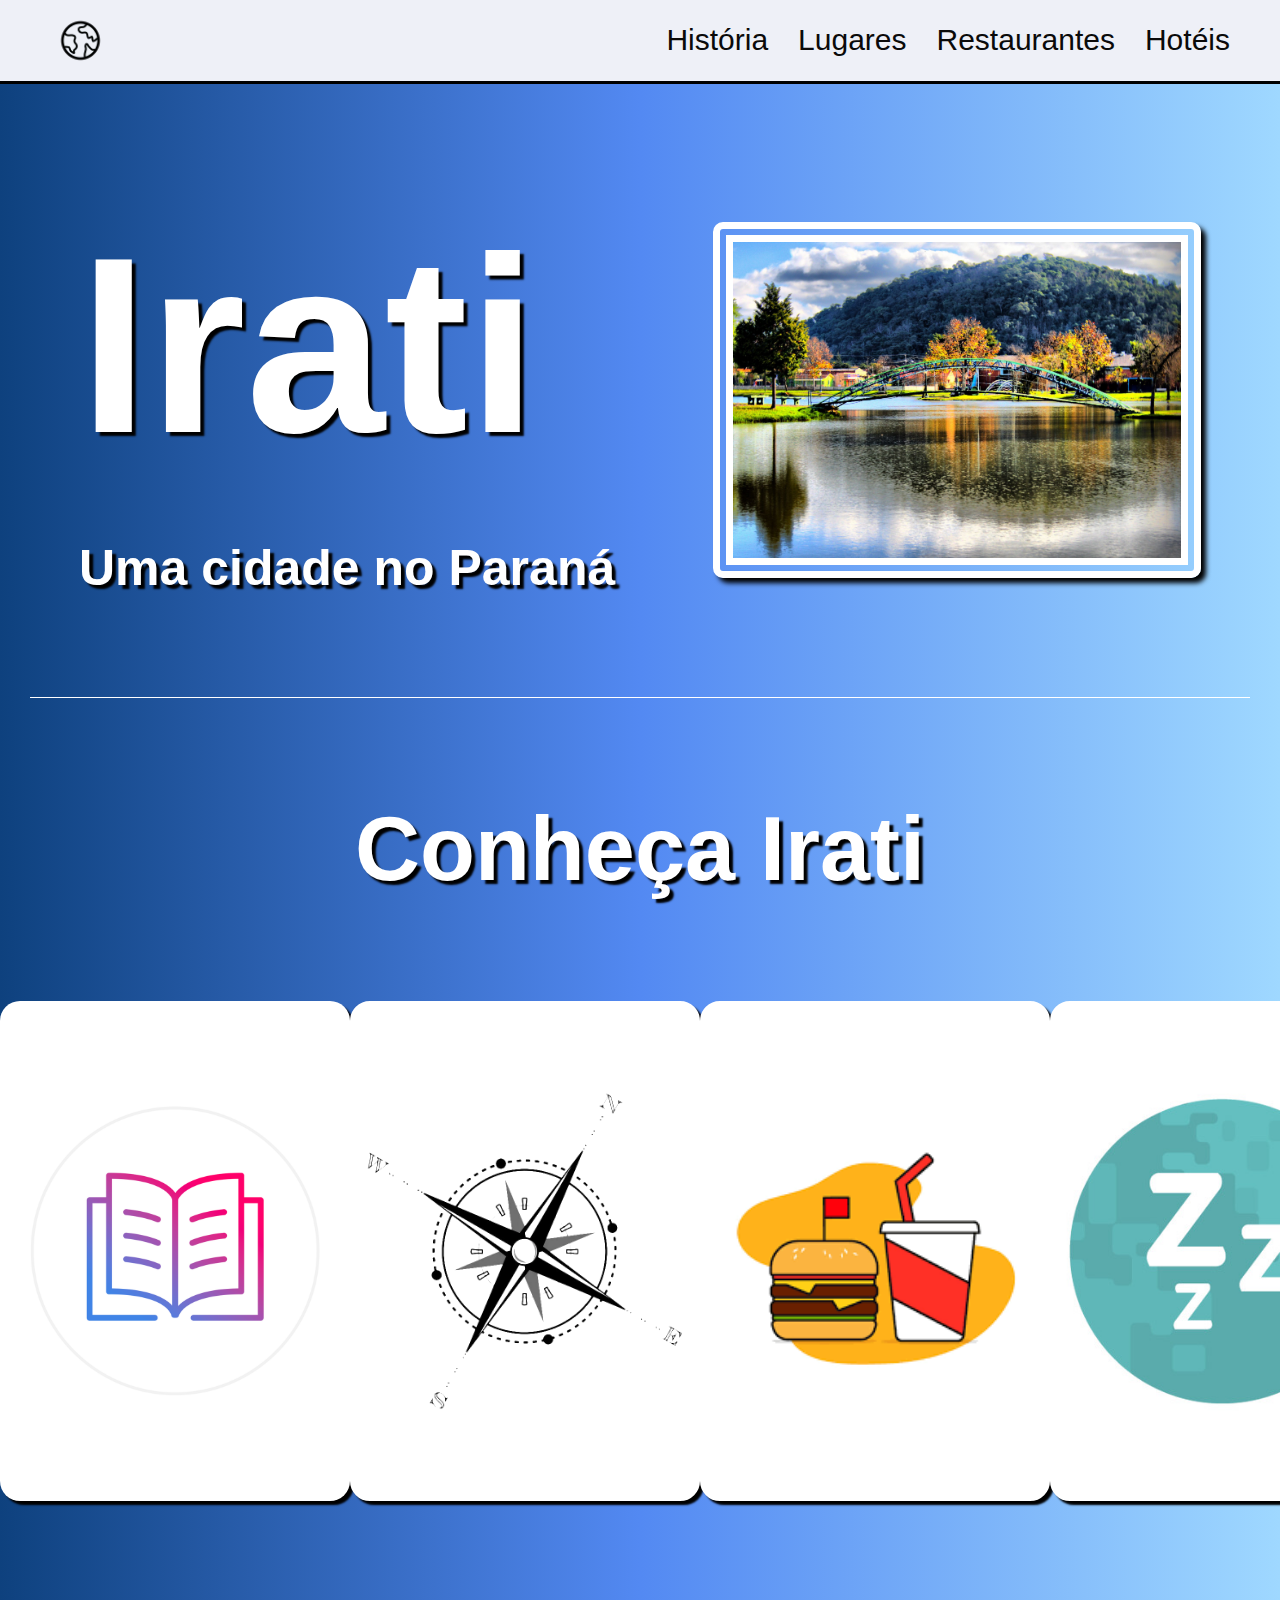
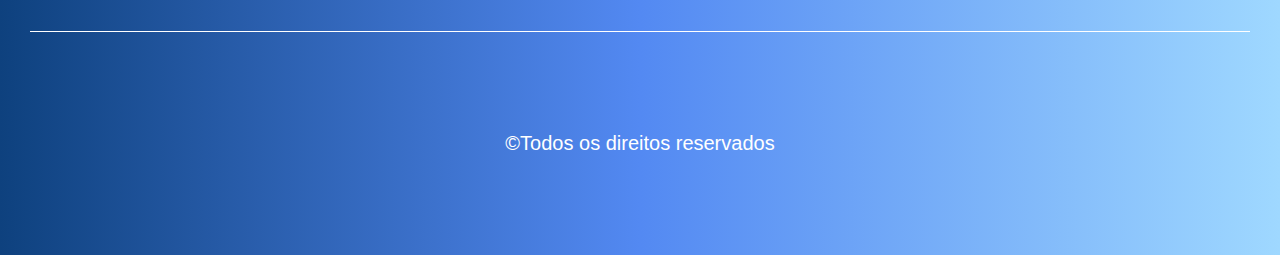
==== index.html @ 81870fe9 "continuação" ====
<!DOCTYPE html>
<html lang="pt-BR">
<head>
    <meta charset="UTF-8">
    <meta http-equiv="X-UA-Compatible" content="IE=edge">
    <meta name="viewport" content="width=device-width, initial-scale=1.0">
    <link rel="icon" href="">
    <title>Irati</title>
    <link rel="stylesheet" href="CSS/layout.css">
</head>
<body>

    <header class="cabecalho">
      <img class="cabecalho-imagem" src="img/logo2.png" alt="logo">
      <nav class="cabecalho-nav">
        <a href="historia.html" class="cabecalho-nav-item">História</a>
        <a href="lugares.html" class="cabecalho-nav-item">Lugares</a>
        <a href="restaurantes.html" class="cabecalho-nav-item">Restaurantes</a>
        <a href="hoteis.html" class="cabecalho-nav-item">Hotéis</a>
     

      </nav>
    </header>

    <main class="conteudo">
 
        <section class="conteudo-principal">

            <div class="conteudo-principal-escrito">

                <h1 class="conteudo-principal-escrito-titulo">Irati</h1>
                <h2 class="conteudo-principal-escrito-subtitulo">Uma cidade no Paraná</h2>

            </div>

            <img id="conteudo-principal-imagem" src="img/parqueaquatico.jpg">

        </section>

        
         
            <h3 class="conteudo-secundario-titulo">Conheça Irati</h3>

            <div class="conteudo-secundario-divs">

           <a href="historia.html"><div class="conteudo-secundario-divs-primeira"></div></a>

           <a href="lugares.html"> <div class="conteudo-secundario-divs-segunda"></div></a>

           <a href="restaurantes.html"> <div class="conteudo-secundario-divs-terceira"></div></a>

           <a href="hoteis.html"> <div class="conteudo-secundario-divs-quarta"></div></a>

            </div>

        
    
    </main>

    <footer class="rodape">

       <p>©Todos os direitos reservados</p>
       
    </footer>
    
</body>
</html>
---- CSS/layout.css ----
* {
    margin: 0;
    padding: 0;
    box-sizing: border-box;
    text-decoration: none;
}

body{
    width: 100%;
    margin: 0 auto;
    font-size: 100%;
    background-image: linear-gradient(270deg, #9fd8ff 0, #5389f2 50%, #0e417e 100%);
}

.cabecalho{
    background-color: #eef0f7 ;
    /*box-shadow: 100px 5px 50px rgb(45, 45, 48);*/
    border-top: 0px;
    border-left: 0px;
    border-right: 0px;
    /*border-width: 0,5px;*/
    border-style: solid;
    border-color: rgb(0, 0, 0);
    /* margin: 10px;*/
    /* border-radius: 20px; */
    display: flex;
    flex-direction: row;
    align-items: center;
    justify-content: space-between;
    padding: 10px;
    position: fixed;
    
}

.cabecalho-imagem{
    width: 8%;
    padding-left: 40px;
}

.cabecalho-nav{
    display: flex;
    gap: 30px;
    padding-right: 40px;
}

.cabecalho-nav-item{
    font-family:'Franklin Gothic Medium', 'Arial Narrow', Arial, sans-serif;
    color:rgb(10, 10, 10);
    font-weight: 400;
    font-size: 30px;
   /* text-shadow: 3px 3px 1px black;*/
}

.cabecalho-nav a:hover{
    transform: scale(1.1);
    border-radius:20px;
    transition: all 0.2s;
}

.conteudo{
    padding-top:8%;
    margin-bottom: 60px;
}

.conteudo-principal{
    display: flex;
    flex-direction: row;
    align-items: center;
    justify-content: space-around;
    margin-left:30px;
    margin-right:30px;
    padding-top:100px;
    padding-bottom:100px;
    border-bottom: 0.4px solid white;
    
}

.conteudo-principal-escrito{
    display: flex;
    flex-direction: column;
    gap: 50px;
}

.conteudo-principal-escrito-titulo{
    font-size: 250px;
    color: white;
    font-family:'Franklin Gothic Medium', 'Arial Narrow', Arial, sans-serif;
    text-shadow: 4px 4px 2px black;
    
}

.conteudo-principal-escrito-subtitulo{
    font-size: 50px;
    color: white;
    font-family:'Lucida Sans', 'Lucida Sans Regular', 'Lucida Grande', 'Lucida Sans Unicode', Geneva, Verdana, sans-serif;
    text-shadow: 4px 4px 2px black;
}


#conteudo-principal-imagem{
    width: 40%;
    border-color: white;
    border-style:double;
    border-width: 20px;
    border-radius: 10px;
    box-shadow: 5px 5px 5px black;;
}

.conteudo-secundario-titulo{
    text-align: center;
    margin: 100px;
    font-size: 90px;
    color: white;
    font-family:'Trebuchet MS', 'Lucida Sans Unicode', 'Lucida Grande', 'Lucida Sans', Arial, sans-serif;
    text-shadow: 4px 4px 2px black;
}

.conteudo-secundario-divs{
    display: flex;
    flex-direction: row;
    justify-content: space-evenly;
    padding-bottom: 70px;
    row-gap: 20px;
}

.conteudo-secundario-divs a:hover{
    transform: scale(1.1);
    transition: all 0.2s;
}

.conteudo-secundario-divs-primeira{
    background-image: url('../img/bookicon.png');
    background-color: white;
    background-repeat: no-repeat;
    background-size: 100%;
    background-position: center;
    border-radius: 20px;
    padding:100px;
    height: 500px;
    width: 350px;
    box-shadow: 4px 4px 2px black;
    color: white;
    font-family:'Lucida Sans', 'Lucida Sans Regular', 'Lucida Grande', 'Lucida Sans Unicode', Geneva, Verdana, sans-serif;
    font-size:50px;
    
}

.conteudo-secundario-divs-segunda{
    background-image: url('../img/localicon.png');
    background-color: white;
    background-repeat: no-repeat;
    background-size: 100%;
    background-position: center;
    border-radius: 20px;
    border-color: white;
    border-style: solid;
    padding:100px;
    height: 500px;
    width: 350px;
    box-shadow: 4px 4px 2px black;
}

.conteudo-secundario-divs-terceira{
    background-image: url('../img/food2.png');
    background-color: white;
    background-repeat: no-repeat;
    background-size: 100%;
    background-position: center;
    border-radius: 20px;
    border-color: white;
    border-style: solid;
    padding:100px;
    height: 500px;
    width: 350px;
    box-shadow: 4px 4px 2px black;
}

.conteudo-secundario-divs-quarta{
    background-image: url('../img/hotelicon2.jpg');
    background-color: white;
    background-repeat: no-repeat;
    background-size: 100%;
    background-position: center;
    border-radius: 20px;
    border-color: white;
    border-style: solid;
    padding:100px;
    height: 500px;
    width: 350px;
    box-shadow: 4px 4px 2px black; 
}

.rodape{
    border-top: 0.4px solid white;
    margin-left: 30px;
    margin-right: 30px;
    padding: 100px;
    text-align: center;
    color: white;
    font-size: 20px;
    font-family: sans-serif;
}



@media screen and (max-width:600px){
    .principal, .conteudo{
        width:100%;
        flex-direction: column;
        padding:0px;
    }
}
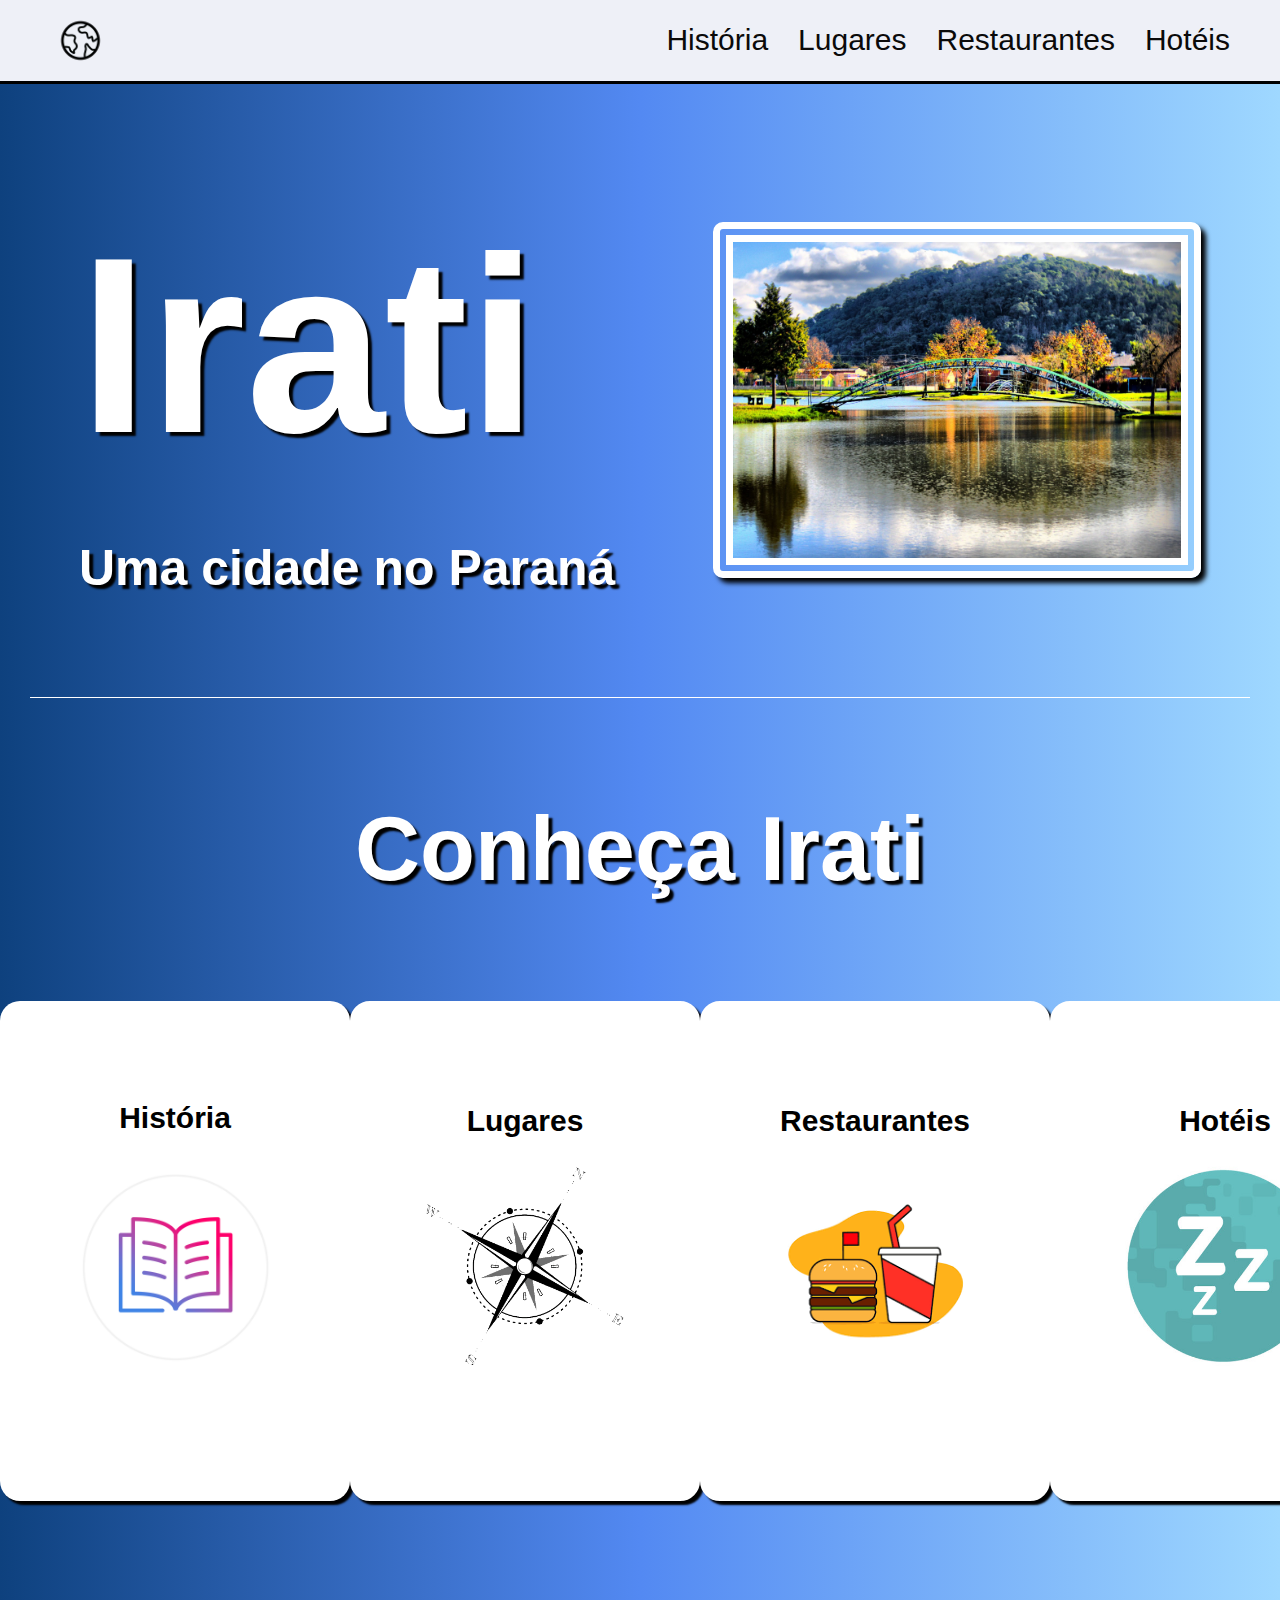
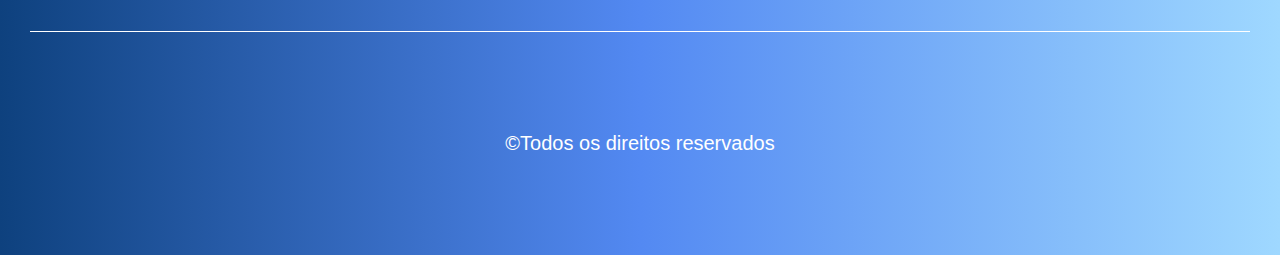
==== commit 8ef0e5db: "cards" ====
--- a/index.html
+++ b/index.html
@@ -43,13 +43,25 @@
 
             <div class="conteudo-secundario-divs">
 
-           <a href="historia.html"><div class="conteudo-secundario-divs-primeira"></div></a>
+           <a href="historia.html"><div class="conteudo-secundario-divs-primeira">
+            <h2>História</h2>
+            <img class="divs-primeira-imagem" src="img/bookicon.png">
+           </div></a>
 
-           <a href="lugares.html"> <div class="conteudo-secundario-divs-segunda"></div></a>
+           <a href="lugares.html"> <div class="conteudo-secundario-divs-segunda">
+            <h2>Lugares</h2>
+            <img class="divs-segunda-imagem" src="img/localicon.png">
+           </div></a>
 
-           <a href="restaurantes.html"> <div class="conteudo-secundario-divs-terceira"></div></a>
+           <a href="restaurantes.html"> <div class="conteudo-secundario-divs-terceira">
+            <h2>Restaurantes</h2>
+            <img class="divs-terceira-imagem" src="img/food2.png">
+           </div></a>
 
-           <a href="hoteis.html"> <div class="conteudo-secundario-divs-quarta"></div></a>
+           <a href="hoteis.html"> <div class="conteudo-secundario-divs-quarta">
+            <h2>Hotéis</h2>
+            <img class="divs-quarta-imagem" src="img/hotelicon2.jpg">
+           </div></a>
 
             </div>
 
--- a/CSS/layout.css
+++ b/CSS/layout.css
@@ -129,28 +129,41 @@
 }
 
 .conteudo-secundario-divs-primeira{
-    background-image: url('../img/bookicon.png');
-    background-color: white;
-    background-repeat: no-repeat;
-    background-size: 100%;
-    background-position: center;
+    /*background-image: url('../img/bookicon.png');
+    background-color: white;
+    background-repeat: no-repeat;
+    background-size: 100%;
+    background-position: center;*/
+    background-color: rgb(255, 255, 255);
+    display: flex;
+    flex-direction: column;
+    align-items: center;
+    gap:20px;
     border-radius: 20px;
     padding:100px;
     height: 500px;
     width: 350px;
     box-shadow: 4px 4px 2px black;
-    color: white;
-    font-family:'Lucida Sans', 'Lucida Sans Regular', 'Lucida Grande', 'Lucida Sans Unicode', Geneva, Verdana, sans-serif;
-    font-size:50px;
-    
+    font-family:'Lucida Sans', 'Lucida Sans Regular', 'Lucida Grande', 'Lucida Sans Unicode', Geneva, Verdana, sans-serif;
+    font-size:20px;
+    color:black;
+}
+
+.divs-primeira-imagem{
+    width: 150%;
 }
 
 .conteudo-secundario-divs-segunda{
-    background-image: url('../img/localicon.png');
-    background-color: white;
-    background-repeat: no-repeat;
-    background-size: 100%;
-    background-position: center;
+   /* background-image: url('../img/localicon.png');
+    background-color: white;
+    background-repeat: no-repeat;
+    background-size: 100%;
+    background-position: center;*/
+    background-color: rgb(255, 255, 255);
+    display: flex;
+    flex-direction: column;
+    align-items: center;
+    gap:20px;
     border-radius: 20px;
     border-color: white;
     border-style: solid;
@@ -158,14 +171,26 @@
     height: 500px;
     width: 350px;
     box-shadow: 4px 4px 2px black;
+    font-family:'Lucida Sans', 'Lucida Sans Regular', 'Lucida Grande', 'Lucida Sans Unicode', Geneva, Verdana, sans-serif;
+    font-size:20px;
+    color:black;
+}
+
+.divs-segunda-imagem{
+    width: 150%;
 }
 
 .conteudo-secundario-divs-terceira{
-    background-image: url('../img/food2.png');
-    background-color: white;
-    background-repeat: no-repeat;
-    background-size: 100%;
-    background-position: center;
+   /* background-image: url('../img/food2.png');
+    background-color: white;
+    background-repeat: no-repeat;
+    background-size: 100%;
+    background-position: center;*/
+    background-color: rgb(255, 255, 255);
+    display: flex;
+    flex-direction: column;
+    align-items: center;
+    gap:20px;
     border-radius: 20px;
     border-color: white;
     border-style: solid;
@@ -173,14 +198,26 @@
     height: 500px;
     width: 350px;
     box-shadow: 4px 4px 2px black;
+    font-family:'Lucida Sans', 'Lucida Sans Regular', 'Lucida Grande', 'Lucida Sans Unicode', Geneva, Verdana, sans-serif;
+    font-size:20px;
+    color:black;
+}
+
+.divs-terceira-imagem{
+    width: 150%;
 }
 
 .conteudo-secundario-divs-quarta{
-    background-image: url('../img/hotelicon2.jpg');
-    background-color: white;
-    background-repeat: no-repeat;
-    background-size: 100%;
-    background-position: center;
+   /* background-image: url('../img/hotelicon2.jpg');
+    background-color: white;
+    background-repeat: no-repeat;
+    background-size: 100%;
+    background-position: center;*/
+    background-color: rgb(255, 255, 255);
+    display: flex;
+    flex-direction: column;
+    align-items: center;
+    gap:20px;
     border-radius: 20px;
     border-color: white;
     border-style: solid;
@@ -188,6 +225,13 @@
     height: 500px;
     width: 350px;
     box-shadow: 4px 4px 2px black; 
+    font-family:'Lucida Sans', 'Lucida Sans Regular', 'Lucida Grande', 'Lucida Sans Unicode', Geneva, Verdana, sans-serif;
+    font-size:20px;
+    color:black;
+}
+
+.divs-quarta-imagem{
+    width: 150%;
 }
 
 .rodape{
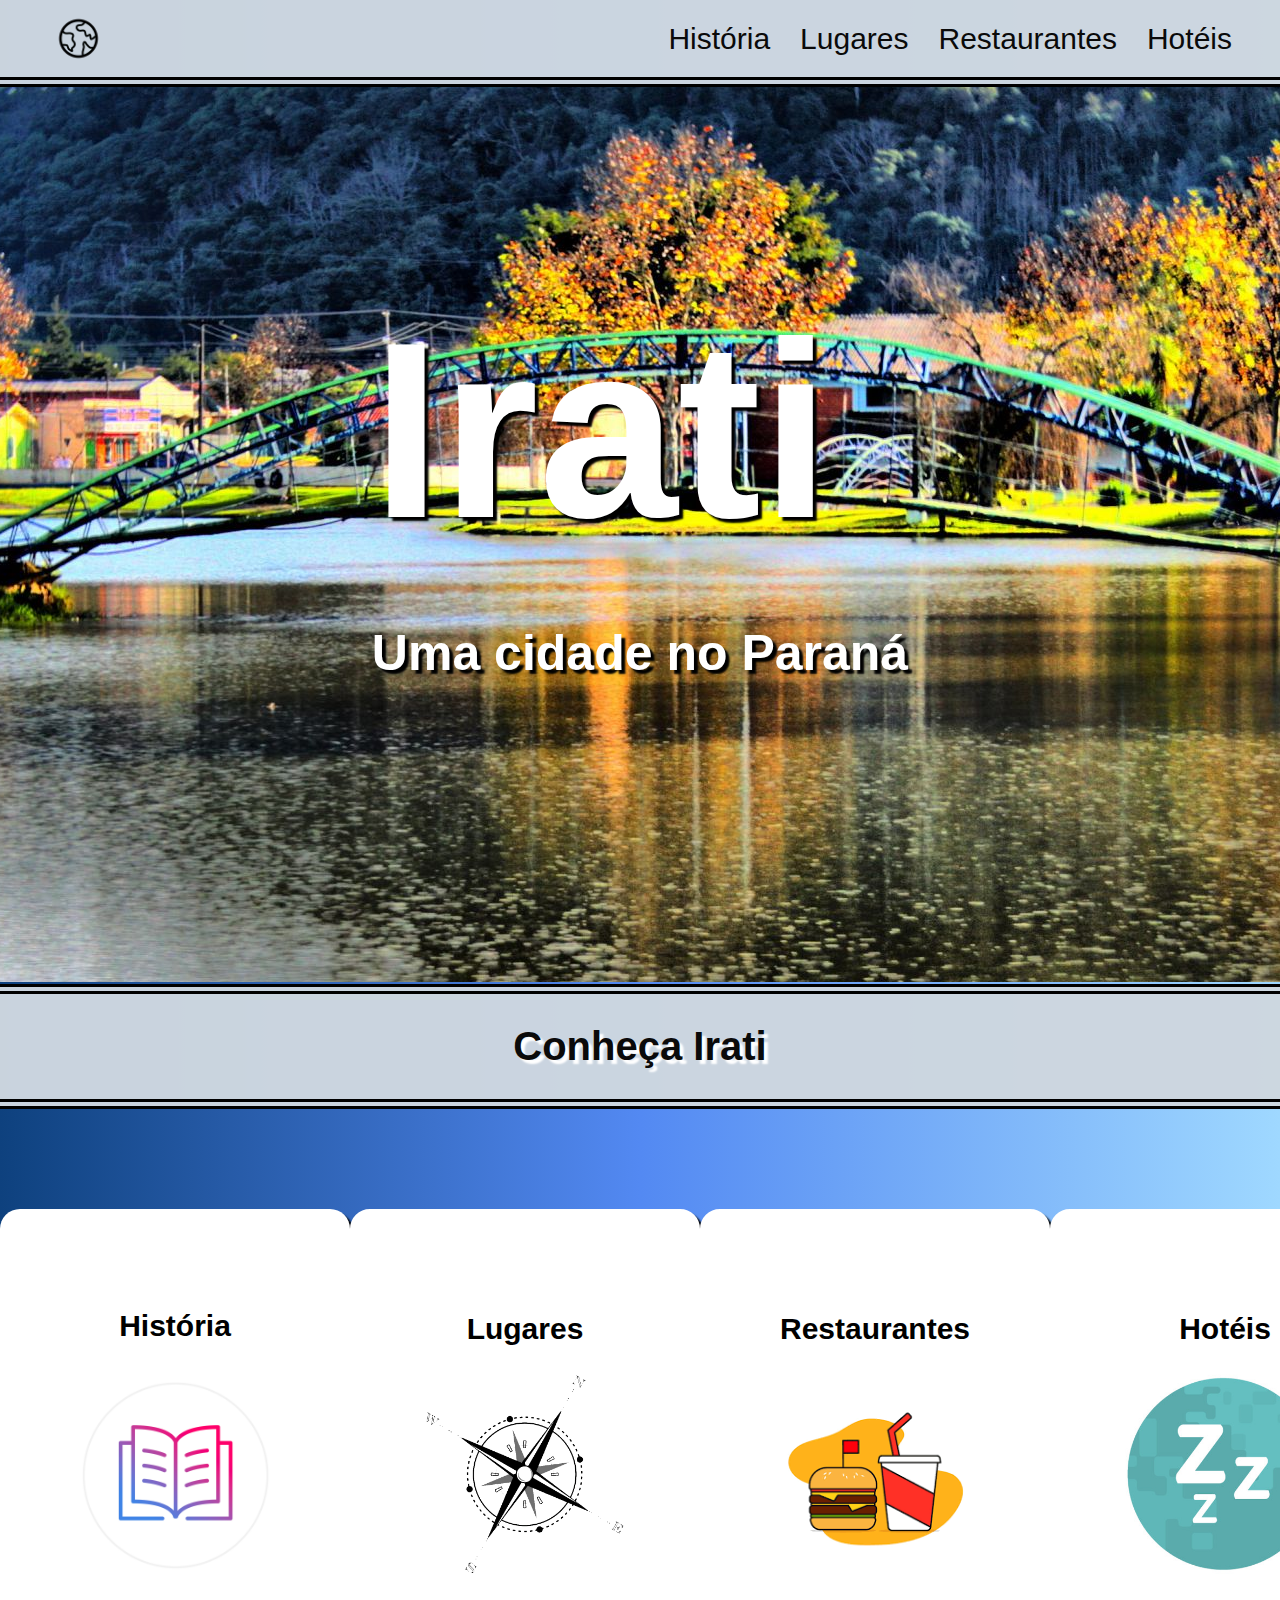
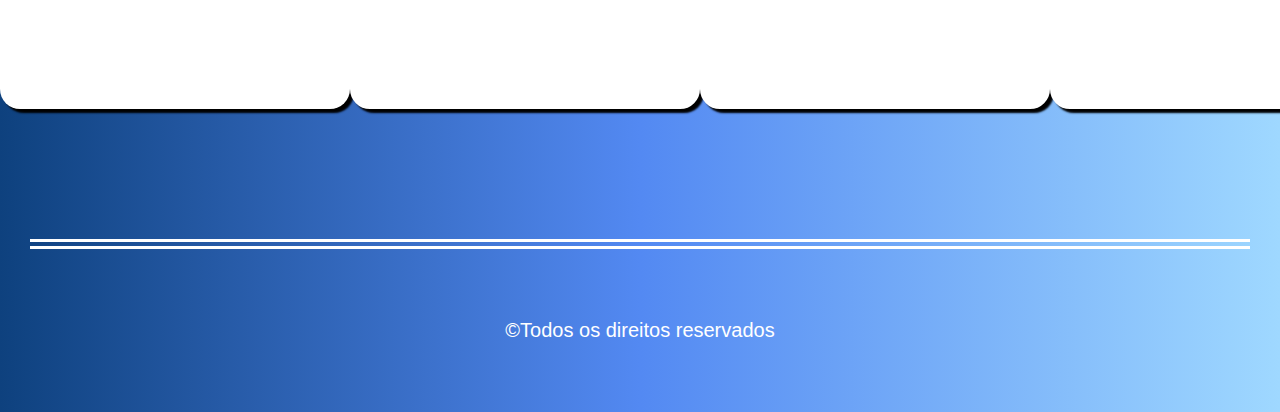
==== commit 4ca504e3: "novohome" ====
--- a/index.html
+++ b/index.html
@@ -11,16 +11,17 @@
 <body>
 
     <header class="cabecalho">
-      <img class="cabecalho-imagem" src="img/logo2.png" alt="logo">
-      <nav class="cabecalho-nav">
-        <a href="historia.html" class="cabecalho-nav-item">História</a>
-        <a href="lugares.html" class="cabecalho-nav-item">Lugares</a>
-        <a href="restaurantes.html" class="cabecalho-nav-item">Restaurantes</a>
-        <a href="hoteis.html" class="cabecalho-nav-item">Hotéis</a>
-     
-
-      </nav>
-    </header>
+        <img class="cabecalho-imagem" src="img/logo2.png" alt="logo">
+        <nav class="cabecalho-nav">
+          <a href="historia.html" class="cabecalho-nav-item">História</a>
+          <a href="lugares.html" class="cabecalho-nav-item">Lugares</a>
+          <a href="restaurantes.html" class="cabecalho-nav-item">Restaurantes</a>
+          <a href="hoteis.html" class="cabecalho-nav-item">Hotéis</a>
+       
+  
+        </nav>
+      </header>
+  
 
     <main class="conteudo">
  
@@ -33,11 +34,11 @@
 
             </div>
 
-            <img id="conteudo-principal-imagem" src="img/parqueaquatico.jpg">
+            
 
         </section>
 
-        
+    
          
             <h3 class="conteudo-secundario-titulo">Conheça Irati</h3>
 
--- a/CSS/layout.css
+++ b/CSS/layout.css
@@ -13,13 +13,11 @@
 }
 
 .cabecalho{
-    background-color: #eef0f7 ;
+    background-color: #cdd6dffa ;
     /*box-shadow: 100px 5px 50px rgb(45, 45, 48);*/
-    border-top: 0px;
-    border-left: 0px;
-    border-right: 0px;
+    border-width: 0px 0px 10px 0px;
     /*border-width: 0,5px;*/
-    border-style: solid;
+    border-style: double;
     border-color: rgb(0, 0, 0);
     /* margin: 10px;*/
     /* border-radius: 20px; */
@@ -27,8 +25,9 @@
     flex-direction: row;
     align-items: center;
     justify-content: space-between;
-    padding: 10px;
-    position: fixed;
+    padding: 8px;
+   /*position: fixed;*/
+   
     
 }
 
@@ -58,20 +57,24 @@
 }
 
 .conteudo{
-    padding-top:8%;
+    padding-top:0%;
     margin-bottom: 60px;
 }
 
 .conteudo-principal{
-    display: flex;
-    flex-direction: row;
+    background-image: url(../img/parqueaquatico.jpg);
+    margin:0px;
+    background-position: center;
+    background-repeat: no-repeat;
+    display: flex;
+    flex-direction: column;
     align-items: center;
     justify-content: space-around;
-    margin-left:30px;
-    margin-right:30px;
-    padding-top:100px;
-    padding-bottom:100px;
-    border-bottom: 0.4px solid white;
+    /*margin-left:30px;
+    margin-right:30px;*/
+    padding-top:200px;
+    padding-bottom:300px;
+    /*border-bottom: 0px solid rgb(255, 255, 255);*/
     
 }
 
@@ -107,12 +110,18 @@
 }
 
 .conteudo-secundario-titulo{
+    background-color: #cdd6dffa;
+    border-color: black;
+    border-style: double;
+    border-width: 10px 0px 10px 0px;
     text-align: center;
-    margin: 100px;
-    font-size: 90px;
-    color: white;
+    margin-top: 2px;
+    margin-bottom: 100px;
+    padding:30px;
+    font-size: 40px;
+    color: rgb(10, 10, 10);
     font-family:'Trebuchet MS', 'Lucida Sans Unicode', 'Lucida Grande', 'Lucida Sans', Arial, sans-serif;
-    text-shadow: 4px 4px 2px black;
+    text-shadow: 4px 4px 2px rgb(255, 255, 255);
 }
 
 .conteudo-secundario-divs{
@@ -235,10 +244,10 @@
 }
 
 .rodape{
-    border-top: 0.4px solid white;
+    border-top: 10px double white;
     margin-left: 30px;
     margin-right: 30px;
-    padding: 100px;
+    padding: 70px;
     text-align: center;
     color: white;
     font-size: 20px;
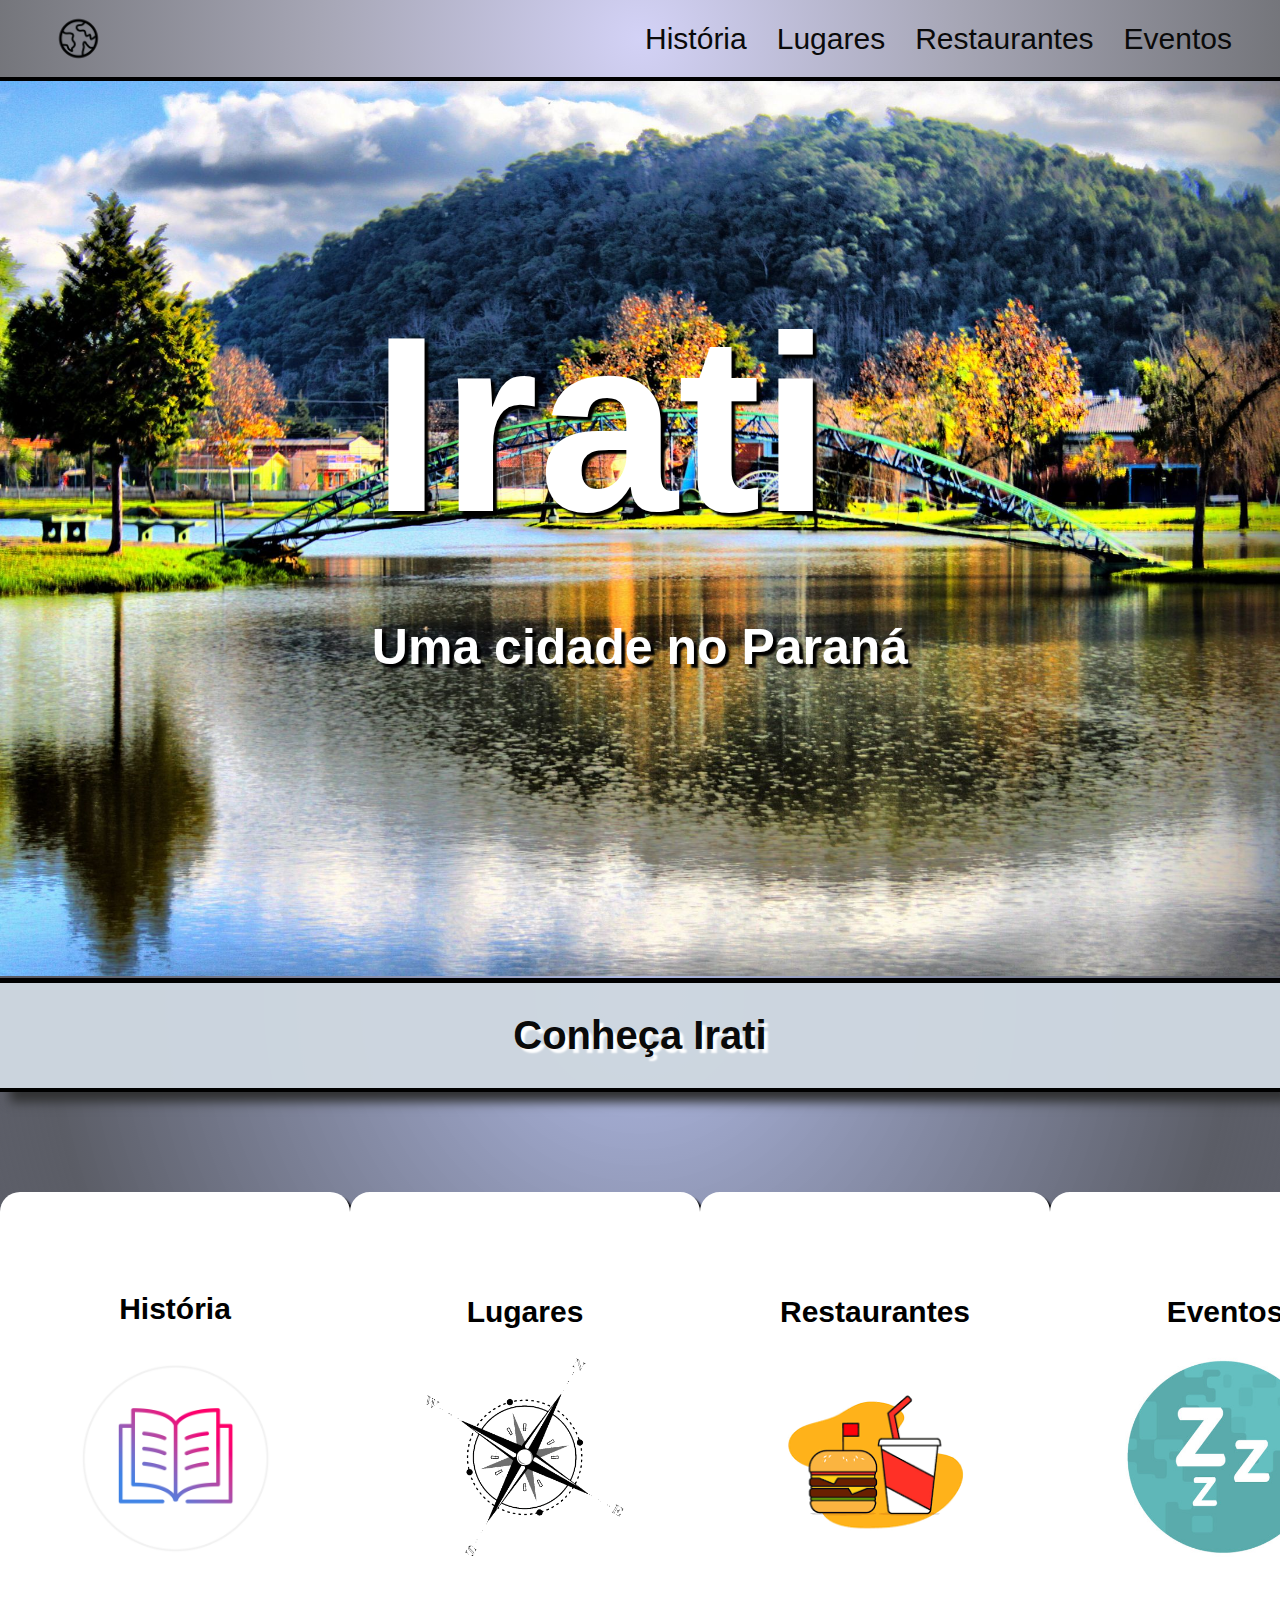
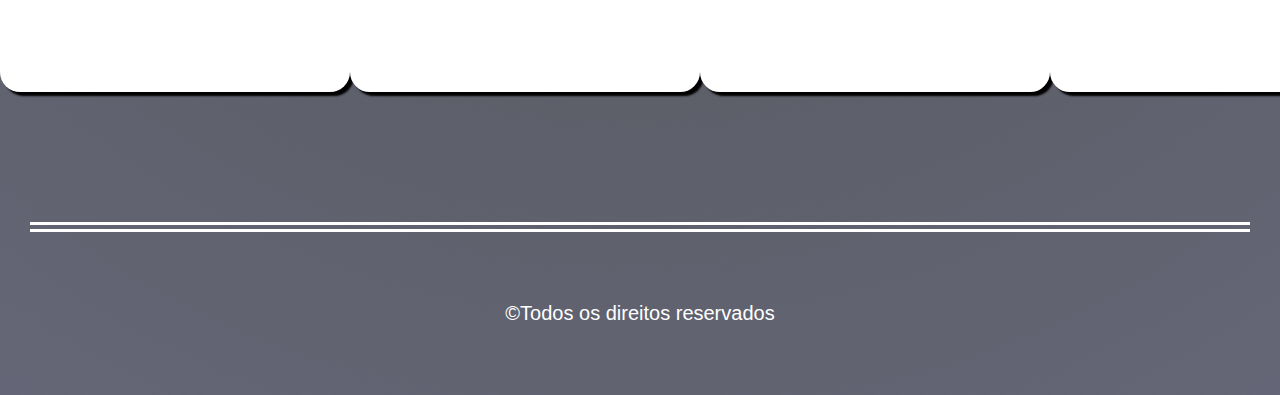
==== commit ca020794: "mudanças" ====
--- a/index.html
+++ b/index.html
@@ -16,7 +16,7 @@
           <a href="historia.html" class="cabecalho-nav-item">História</a>
           <a href="lugares.html" class="cabecalho-nav-item">Lugares</a>
           <a href="restaurantes.html" class="cabecalho-nav-item">Restaurantes</a>
-          <a href="hoteis.html" class="cabecalho-nav-item">Hotéis</a>
+          <a href="eventos.html" class="cabecalho-nav-item">Eventos</a>
        
   
         </nav>
@@ -59,8 +59,8 @@
             <img class="divs-terceira-imagem" src="img/food2.png">
            </div></a>
 
-           <a href="hoteis.html"> <div class="conteudo-secundario-divs-quarta">
-            <h2>Hotéis</h2>
+           <a href="eventos.html"> <div class="conteudo-secundario-divs-quarta">
+            <h2>Eventos</h2>
             <img class="divs-quarta-imagem" src="img/hotelicon2.jpg">
            </div></a>
 
--- a/CSS/layout.css
+++ b/CSS/layout.css
@@ -9,25 +9,20 @@
     width: 100%;
     margin: 0 auto;
     font-size: 100%;
-    background-image: linear-gradient(270deg, #9fd8ff 0, #5389f2 50%, #0e417e 100%);
+    background-image: radial-gradient(circle at 50% 50%, #a4b0e3da 0, #5b5d66 50%, #0407229d 100%);
 }
 
 .cabecalho{
-    background-color: #cdd6dffa ;
-    /*box-shadow: 100px 5px 50px rgb(45, 45, 48);*/
-    border-width: 0px 0px 10px 0px;
-    /*border-width: 0,5px;*/
-    border-style: double;
+    background-image: radial-gradient(circle at 50% 50%, #d3d2f6 0, #a6a6b5 50%, #77787cde 100%);
+    border-width: 0px 0px 4px 0px;
+    border-style: solid;
     border-color: rgb(0, 0, 0);
-    /* margin: 10px;*/
-    /* border-radius: 20px; */
+    box-shadow: 10px 10px 10px rgb(49, 50, 51);
     display: flex;
     flex-direction: row;
     align-items: center;
     justify-content: space-between;
     padding: 8px;
-   /*position: fixed;*/
-   
     
 }
 
@@ -64,6 +59,7 @@
 .conteudo-principal{
     background-image: url(../img/parqueaquatico.jpg);
     margin:0px;
+    background-size: 100%;
     background-position: center;
     background-repeat: no-repeat;
     display: flex;
@@ -99,21 +95,12 @@
     text-shadow: 4px 4px 2px black;
 }
 
-
-#conteudo-principal-imagem{
-    width: 40%;
-    border-color: white;
-    border-style:double;
-    border-width: 20px;
-    border-radius: 10px;
-    box-shadow: 5px 5px 5px black;;
-}
-
 .conteudo-secundario-titulo{
     background-color: #cdd6dffa;
     border-color: black;
-    border-style: double;
-    border-width: 10px 0px 10px 0px;
+    border-style: solid;
+    border-width: 5px 0px 4px 0px;
+    box-shadow: 10px 10px 10px rgb(49, 50, 51);
     text-align: center;
     margin-top: 2px;
     margin-bottom: 100px;
@@ -138,11 +125,7 @@
 }
 
 .conteudo-secundario-divs-primeira{
-    /*background-image: url('../img/bookicon.png');
-    background-color: white;
-    background-repeat: no-repeat;
-    background-size: 100%;
-    background-position: center;*/
+    
     background-color: rgb(255, 255, 255);
     display: flex;
     flex-direction: column;
@@ -163,11 +146,6 @@
 }
 
 .conteudo-secundario-divs-segunda{
-   /* background-image: url('../img/localicon.png');
-    background-color: white;
-    background-repeat: no-repeat;
-    background-size: 100%;
-    background-position: center;*/
     background-color: rgb(255, 255, 255);
     display: flex;
     flex-direction: column;
@@ -190,11 +168,6 @@
 }
 
 .conteudo-secundario-divs-terceira{
-   /* background-image: url('../img/food2.png');
-    background-color: white;
-    background-repeat: no-repeat;
-    background-size: 100%;
-    background-position: center;*/
     background-color: rgb(255, 255, 255);
     display: flex;
     flex-direction: column;
@@ -217,11 +190,6 @@
 }
 
 .conteudo-secundario-divs-quarta{
-   /* background-image: url('../img/hotelicon2.jpg');
-    background-color: white;
-    background-repeat: no-repeat;
-    background-size: 100%;
-    background-position: center;*/
     background-color: rgb(255, 255, 255);
     display: flex;
     flex-direction: column;
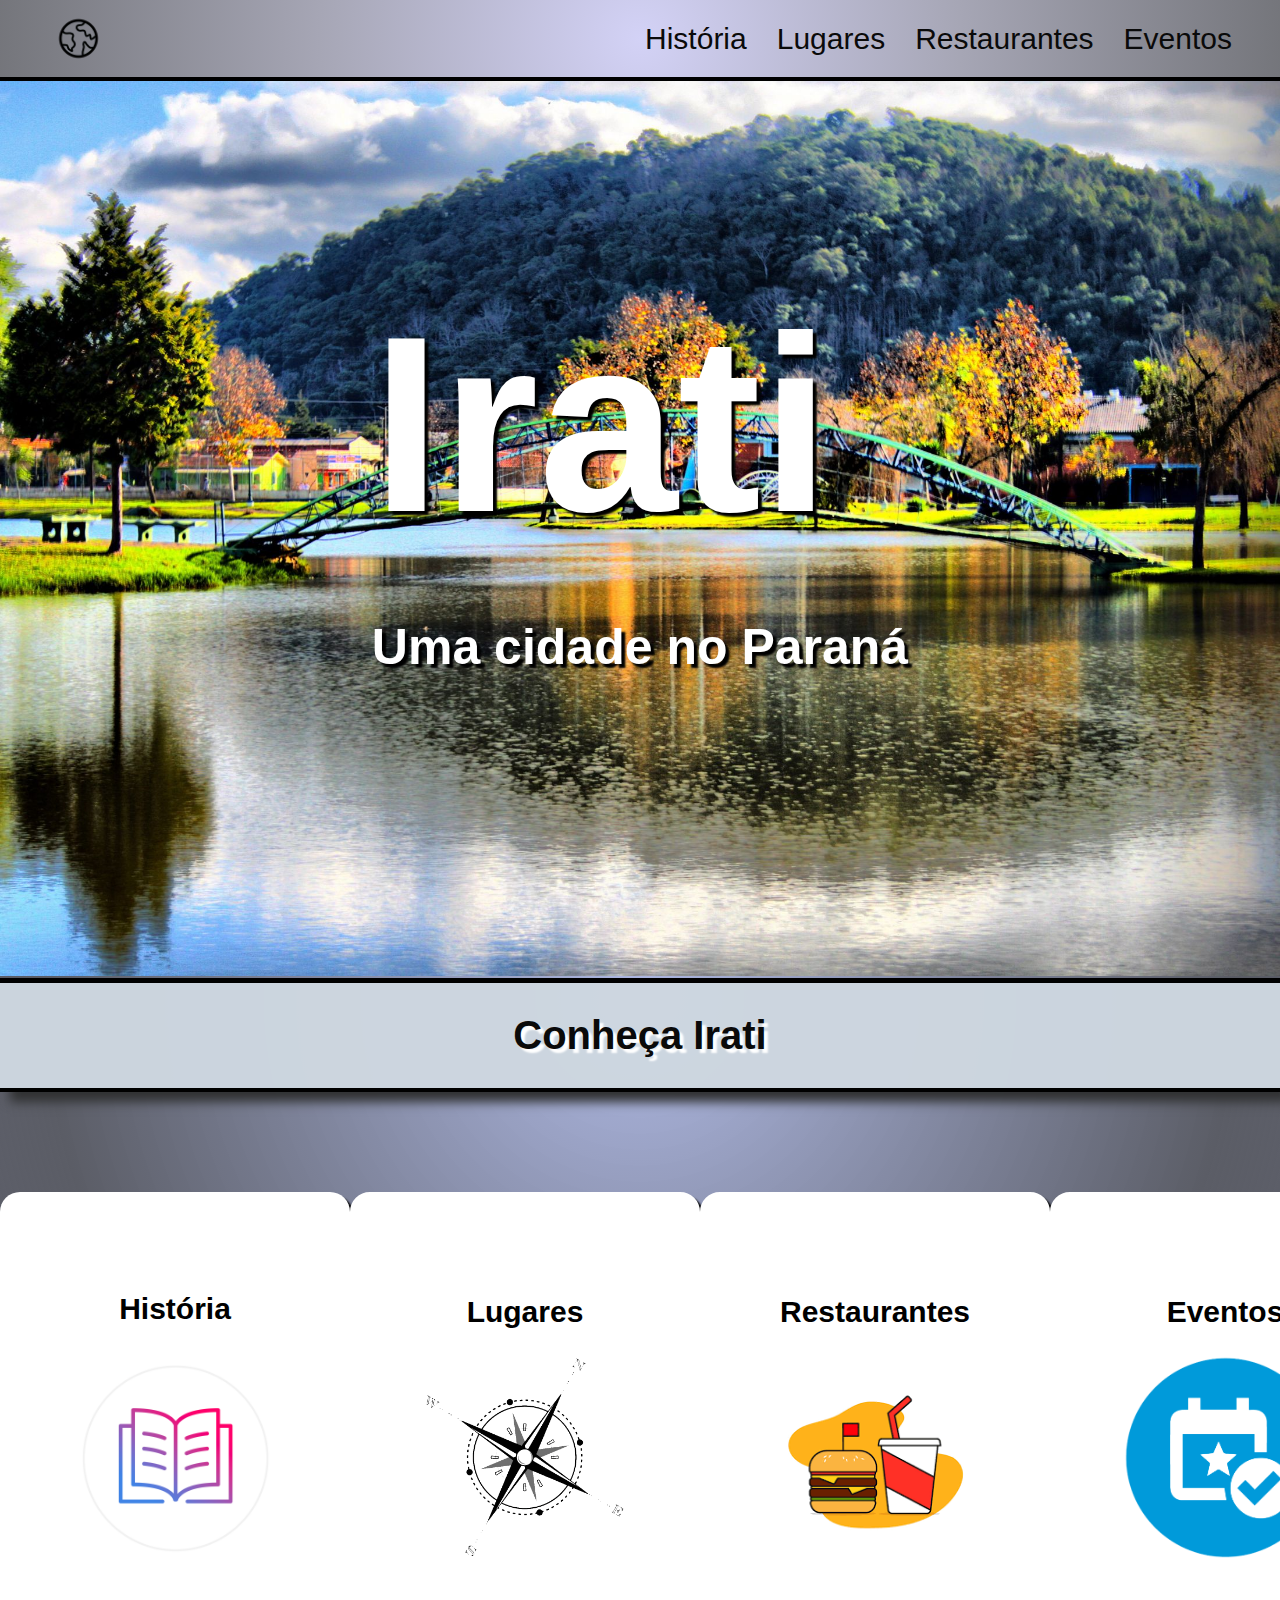
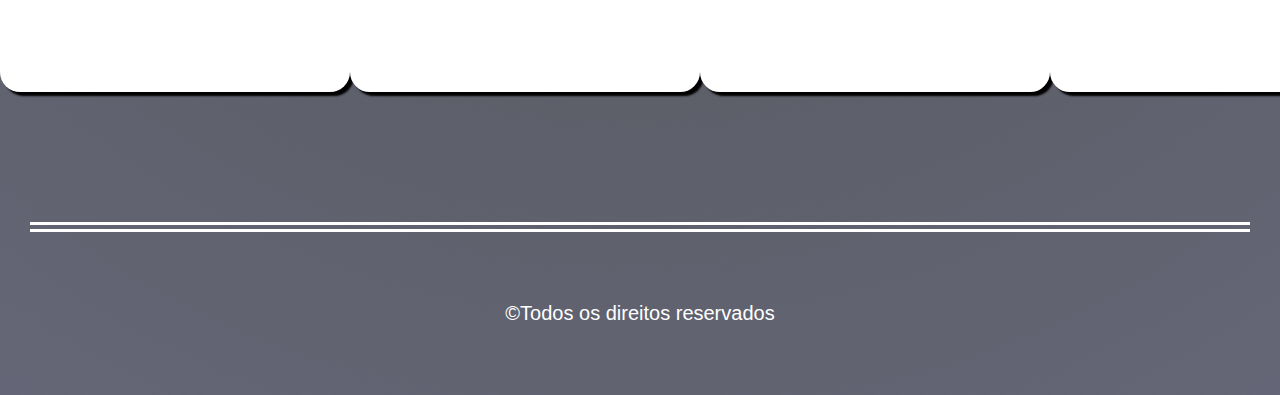
==== commit e90de686: "sla" ====
--- a/index.html
+++ b/index.html
@@ -61,7 +61,7 @@
 
            <a href="eventos.html"> <div class="conteudo-secundario-divs-quarta">
             <h2>Eventos</h2>
-            <img class="divs-quarta-imagem" src="img/hotelicon2.jpg">
+            <img class="divs-quarta-imagem" src="img/eventicon.png">
            </div></a>
 
             </div>
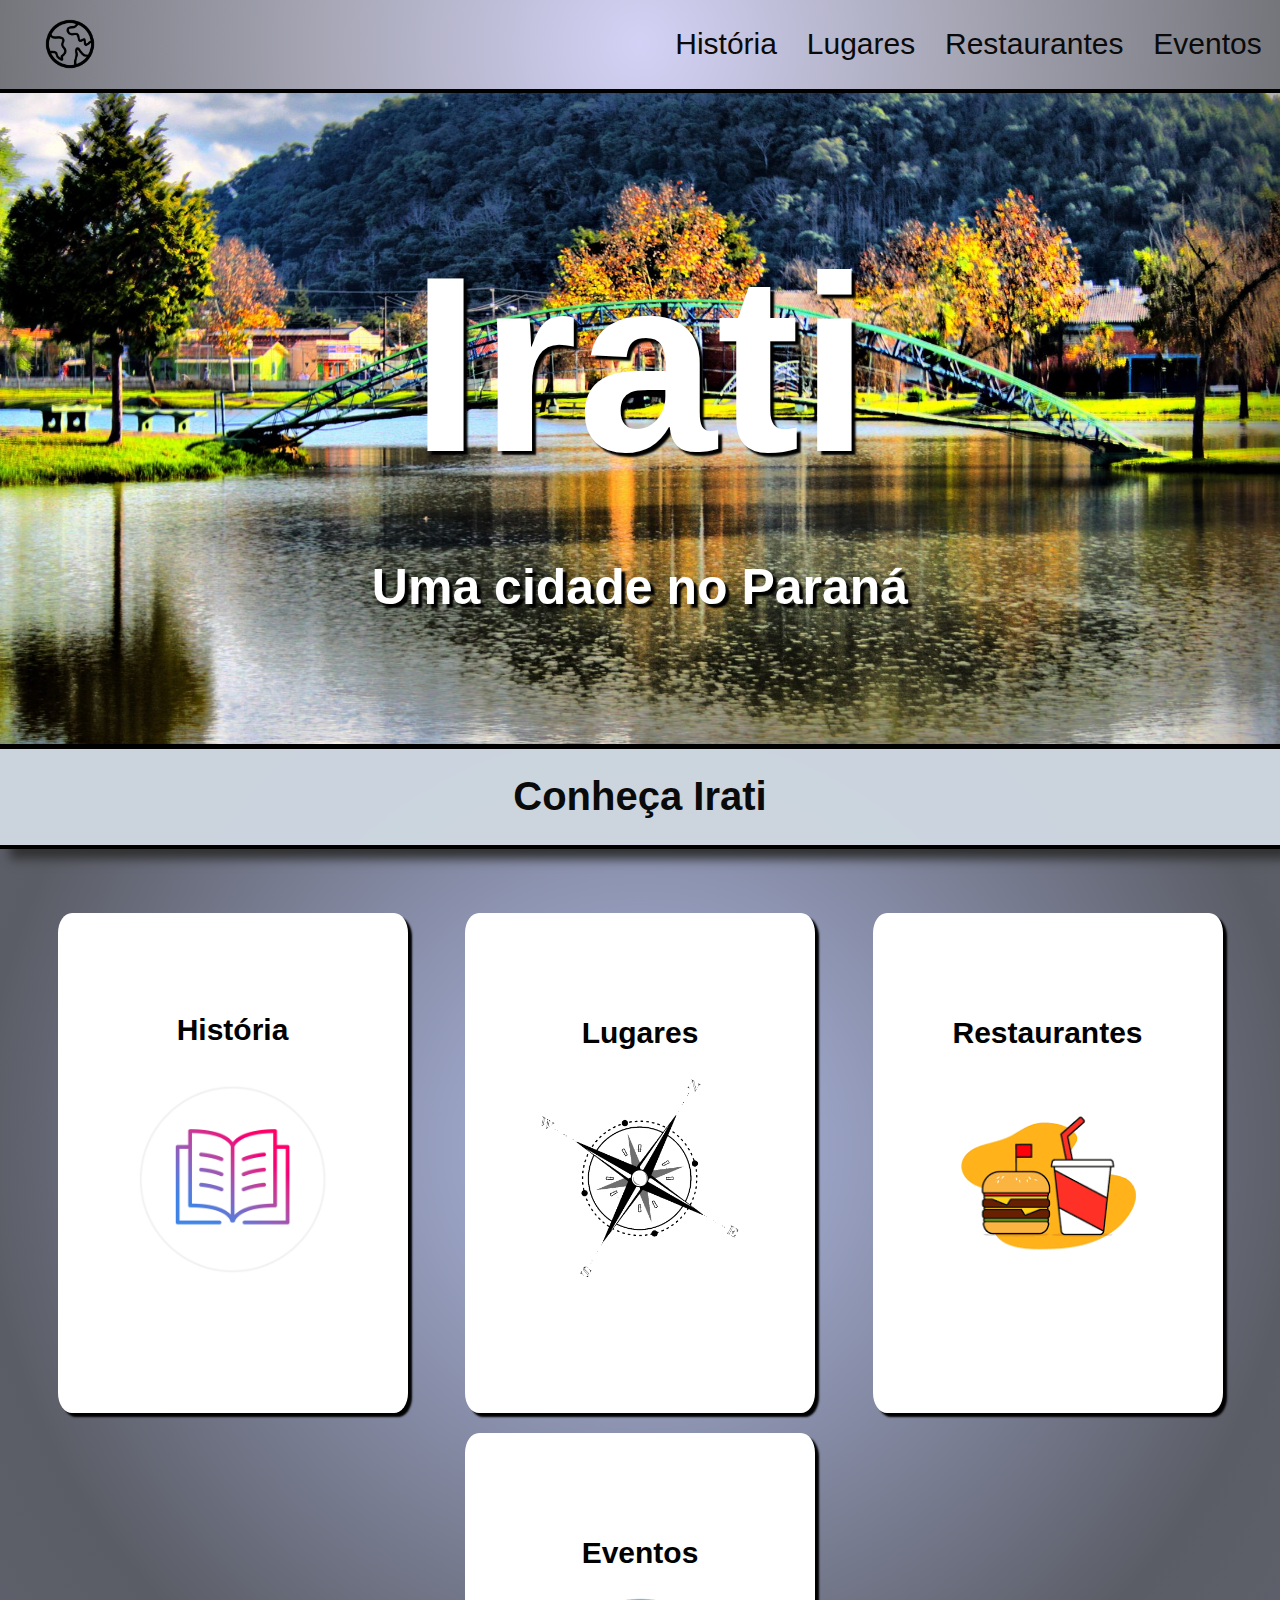
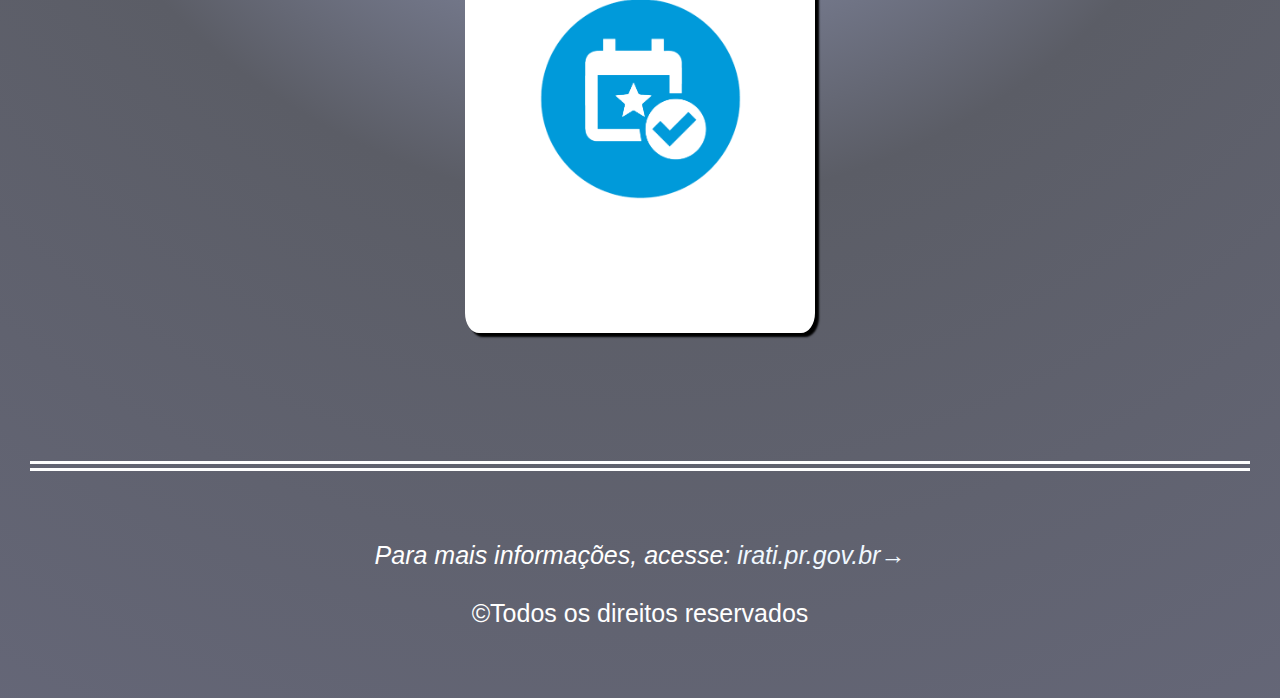
==== commit b25683b9: "tabela" ====
--- a/index.html
+++ b/index.html
@@ -71,7 +71,10 @@
     </main>
 
     <footer class="rodape">
-
+        <address>
+            <p>Para mais informações, acesse: <cite><a href="https://www.irati.pr.gov.br/site/" id="link-rodape" >irati.pr.gov.br</a></cite></p>
+        </address>
+       <br>
        <p>©Todos os direitos reservados</p>
        
     </footer>
--- a/CSS/layout.css
+++ b/CSS/layout.css
@@ -10,6 +10,7 @@
     margin: 0 auto;
     font-size: 100%;
     background-image: radial-gradient(circle at 50% 50%, #a4b0e3da 0, #5b5d66 50%, #0407229d 100%);
+    overflow-x:hidden;
 }
 
 .cabecalho{
@@ -22,38 +23,35 @@
     flex-direction: row;
     align-items: center;
     justify-content: space-between;
-    padding: 8px;
+    padding: 0.5%;
     
 }
 
 .cabecalho-imagem{
     width: 8%;
-    padding-left: 40px;
+    padding-left: 2%;
 }
 
 .cabecalho-nav{
     display: flex;
-    gap: 30px;
-    padding-right: 40px;
+    gap: 6%;
+    padding-right: 8%;
 }
 
 .cabecalho-nav-item{
     font-family:'Franklin Gothic Medium', 'Arial Narrow', Arial, sans-serif;
     color:rgb(10, 10, 10);
-    font-weight: 400;
     font-size: 30px;
-   /* text-shadow: 3px 3px 1px black;*/
 }
 
 .cabecalho-nav a:hover{
     transform: scale(1.1);
-    border-radius:20px;
     transition: all 0.2s;
 }
 
 .conteudo{
     padding-top:0%;
-    margin-bottom: 60px;
+    margin-bottom: 3%;
 }
 
 .conteudo-principal{
@@ -68,8 +66,8 @@
     justify-content: space-around;
     /*margin-left:30px;
     margin-right:30px;*/
-    padding-top:200px;
-    padding-bottom:300px;
+    padding-top:10%;
+    padding-bottom:10%;
     /*border-bottom: 0px solid rgb(255, 255, 255);*/
     
 }
@@ -77,6 +75,7 @@
 .conteudo-principal-escrito{
     display: flex;
     flex-direction: column;
+    text-align: center;
     gap: 50px;
 }
 
@@ -102,21 +101,23 @@
     border-width: 5px 0px 4px 0px;
     box-shadow: 10px 10px 10px rgb(49, 50, 51);
     text-align: center;
-    margin-top: 2px;
-    margin-bottom: 100px;
-    padding:30px;
+    margin-top: 0;
+    margin-bottom: 5%;
+    padding:2%;
     font-size: 40px;
     color: rgb(10, 10, 10);
     font-family:'Trebuchet MS', 'Lucida Sans Unicode', 'Lucida Grande', 'Lucida Sans', Arial, sans-serif;
-    text-shadow: 4px 4px 2px rgb(255, 255, 255);
+    /*text-shadow: 4px 4px 2px rgb(255, 255, 255);*/
 }
 
 .conteudo-secundario-divs{
     display: flex;
     flex-direction: row;
+    flex-wrap: wrap;
     justify-content: space-evenly;
-    padding-bottom: 70px;
+    padding-bottom: 7%;
     row-gap: 20px;
+    
 }
 
 .conteudo-secundario-divs a:hover{
@@ -131,7 +132,7 @@
     flex-direction: column;
     align-items: center;
     gap:20px;
-    border-radius: 20px;
+    border-radius:4%;
     padding:100px;
     height: 500px;
     width: 350px;
@@ -151,7 +152,7 @@
     flex-direction: column;
     align-items: center;
     gap:20px;
-    border-radius: 20px;
+    border-radius: 4%;
     border-color: white;
     border-style: solid;
     padding:100px;
@@ -173,7 +174,7 @@
     flex-direction: column;
     align-items: center;
     gap:20px;
-    border-radius: 20px;
+    border-radius: 4%;
     border-color: white;
     border-style: solid;
     padding:100px;
@@ -195,7 +196,7 @@
     flex-direction: column;
     align-items: center;
     gap:20px;
-    border-radius: 20px;
+    border-radius: 4%;
     border-color: white;
     border-style: solid;
     padding:100px;
@@ -218,10 +219,19 @@
     padding: 70px;
     text-align: center;
     color: white;
-    font-size: 20px;
+    font-size: 25px;
     font-family: sans-serif;
 }
 
+#link-rodape{
+    text-decoration: none;
+    color:aliceblue;
+}
+
+a#link-rodape::after{
+    content: "→";
+  
+}
 
 
 @media screen and (max-width:600px){
